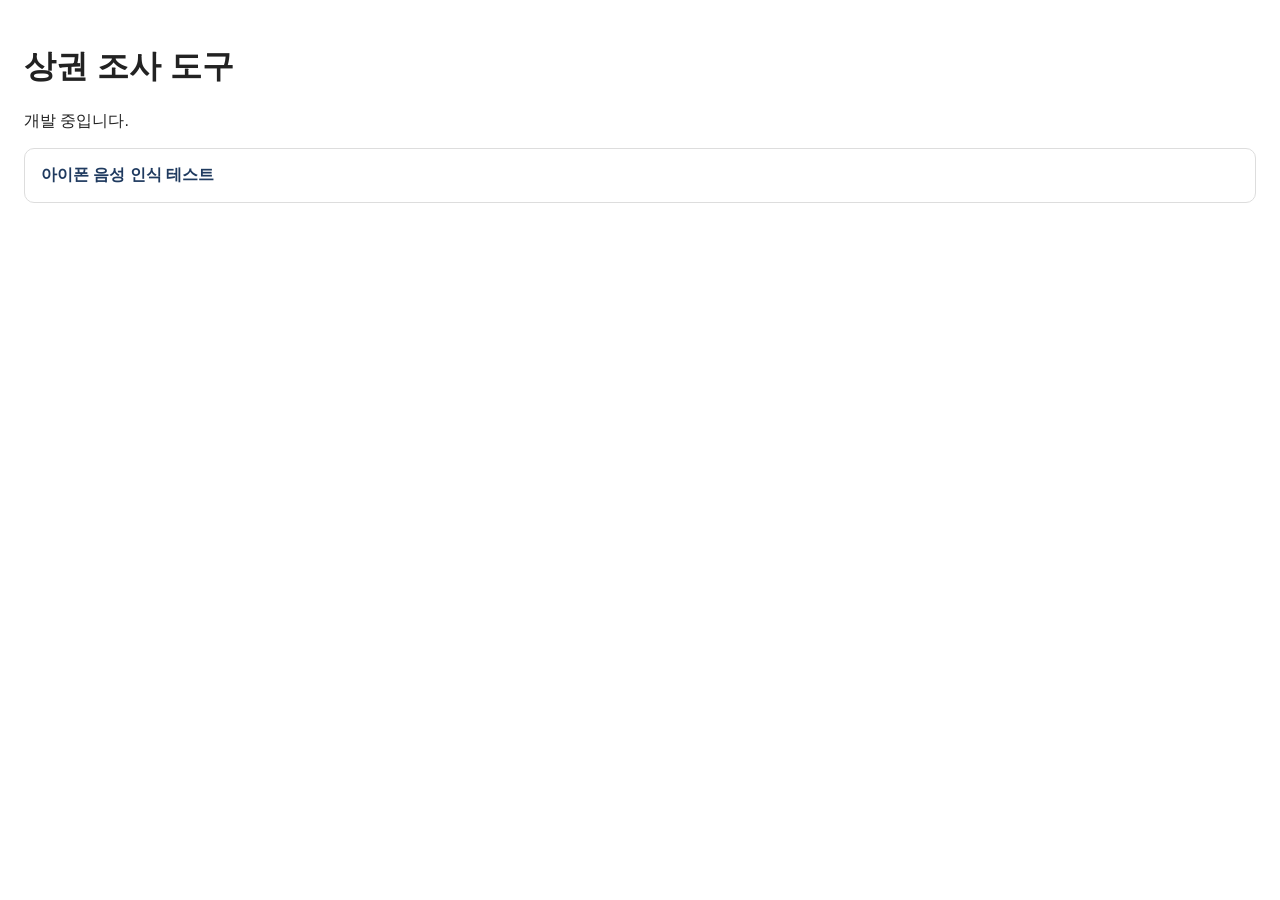
==== index.html @ f70137e3 "아이폰 음성 인식 테스트 페이지 추가 현장 모드의 브라우저 내장 음성 인식이 아이폰 사파리에서 쓸 만한지 먼저 확인하기 위한 테스트 페이지와 첫 화면.  Co-Authored-By" ====
<!doctype html>
<html lang="ko">
<head>
<meta charset="utf-8">
<meta name="viewport" content="width=device-width, initial-scale=1">
<title>상권 조사 도구</title>
<style>
  body { margin: 0; padding: 24px; font-family: -apple-system, "Apple SD Gothic Neo", "Malgun Gothic", sans-serif; color: #222; }
  a { display: block; padding: 16px; margin-top: 12px; border: 1px solid #ddd; border-radius: 10px; color: #1f3a5f; text-decoration: none; font-weight: 600; }
</style>
</head>
<body>
<h1>상권 조사 도구</h1>
<p>개발 중입니다.</p>
<a href="stt-test.html">아이폰 음성 인식 테스트</a>
</body>
</html>
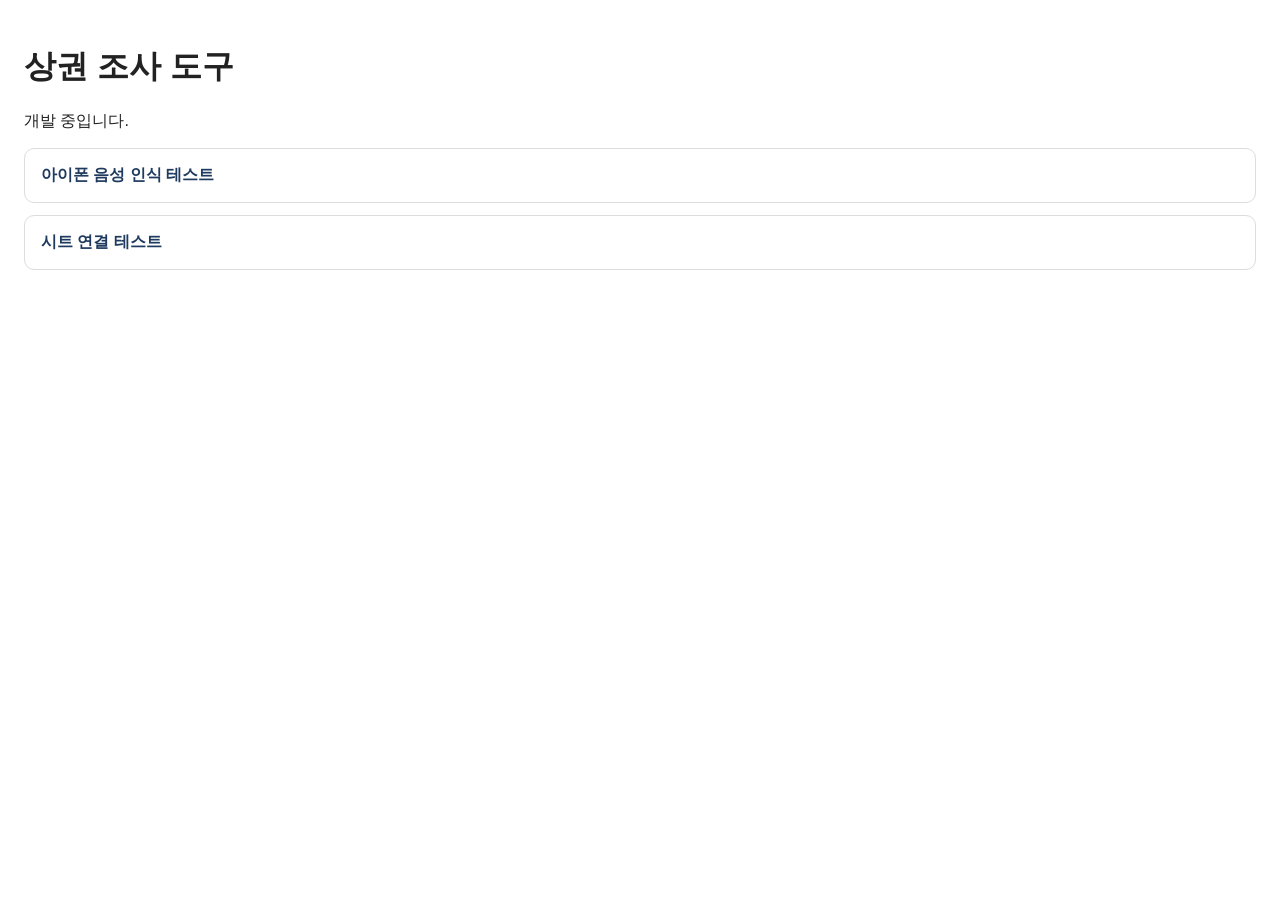
==== commit 185f4299: "Apps Script 읽기 API와 시트 연결 테스트 페이지 추가 구글 시트 zones, places, observations, actions 탭을 읽는 POST API. 접근 토" ====
--- a/index.html
+++ b/index.html
@@ -13,5 +13,6 @@
 <h1>상권 조사 도구</h1>
 <p>개발 중입니다.</p>
 <a href="stt-test.html">아이폰 음성 인식 테스트</a>
+<a href="api-test.html">시트 연결 테스트</a>
 </body>
 </html>
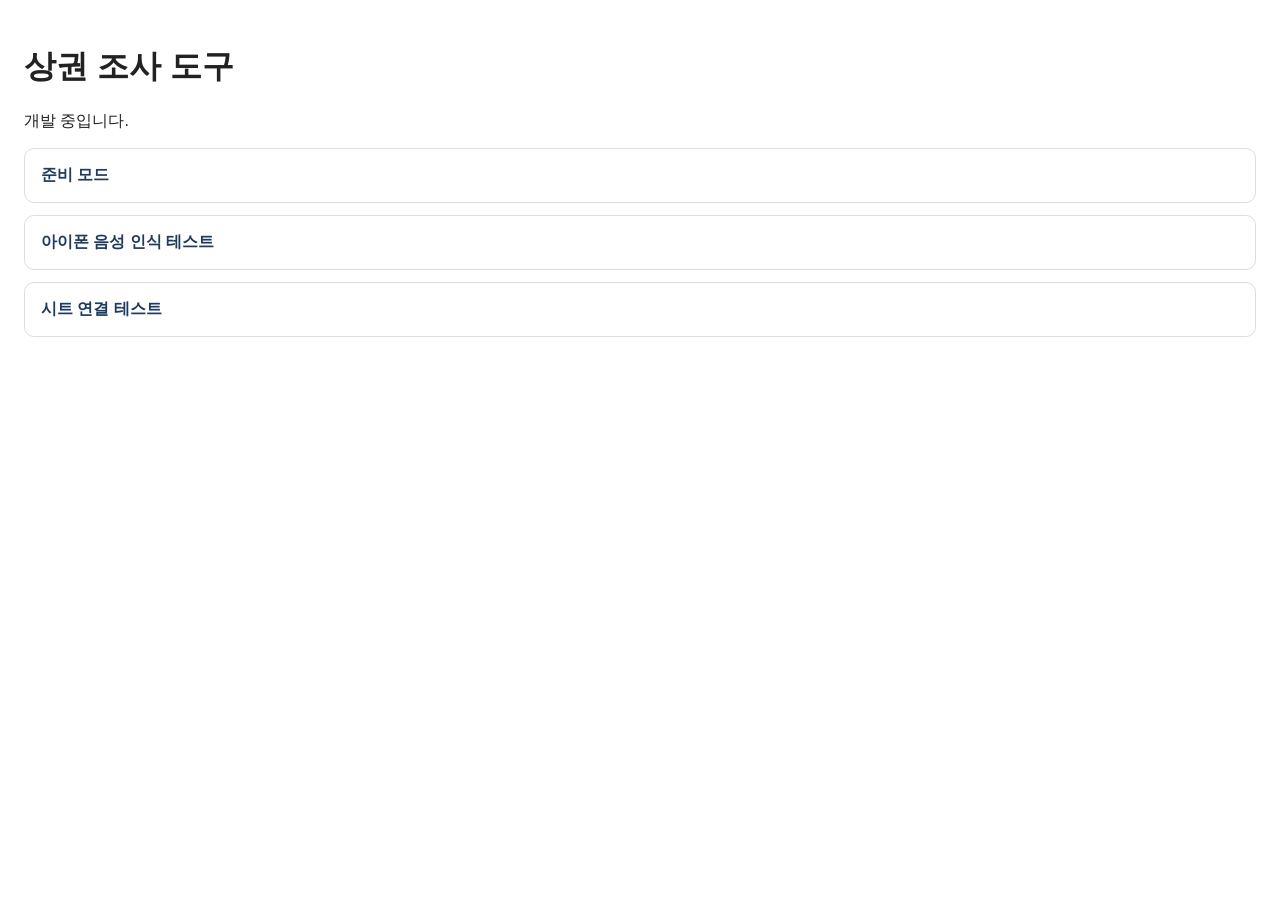
==== commit d04c7d3b: "준비 모드 1차와 Apps Script 0.3 준비 모드: 구역 폴리곤, 방문 상태 색 마커와 미해결 액션 배지, 상호명 검색, 업장 브리핑(관측, 액션, 방문 기록, 블로그 수치" ====
--- a/index.html
+++ b/index.html
@@ -12,6 +12,7 @@
 <body>
 <h1>상권 조사 도구</h1>
 <p>개발 중입니다.</p>
+<a href="prep.html">준비 모드</a>
 <a href="stt-test.html">아이폰 음성 인식 테스트</a>
 <a href="api-test.html">시트 연결 테스트</a>
 </body>
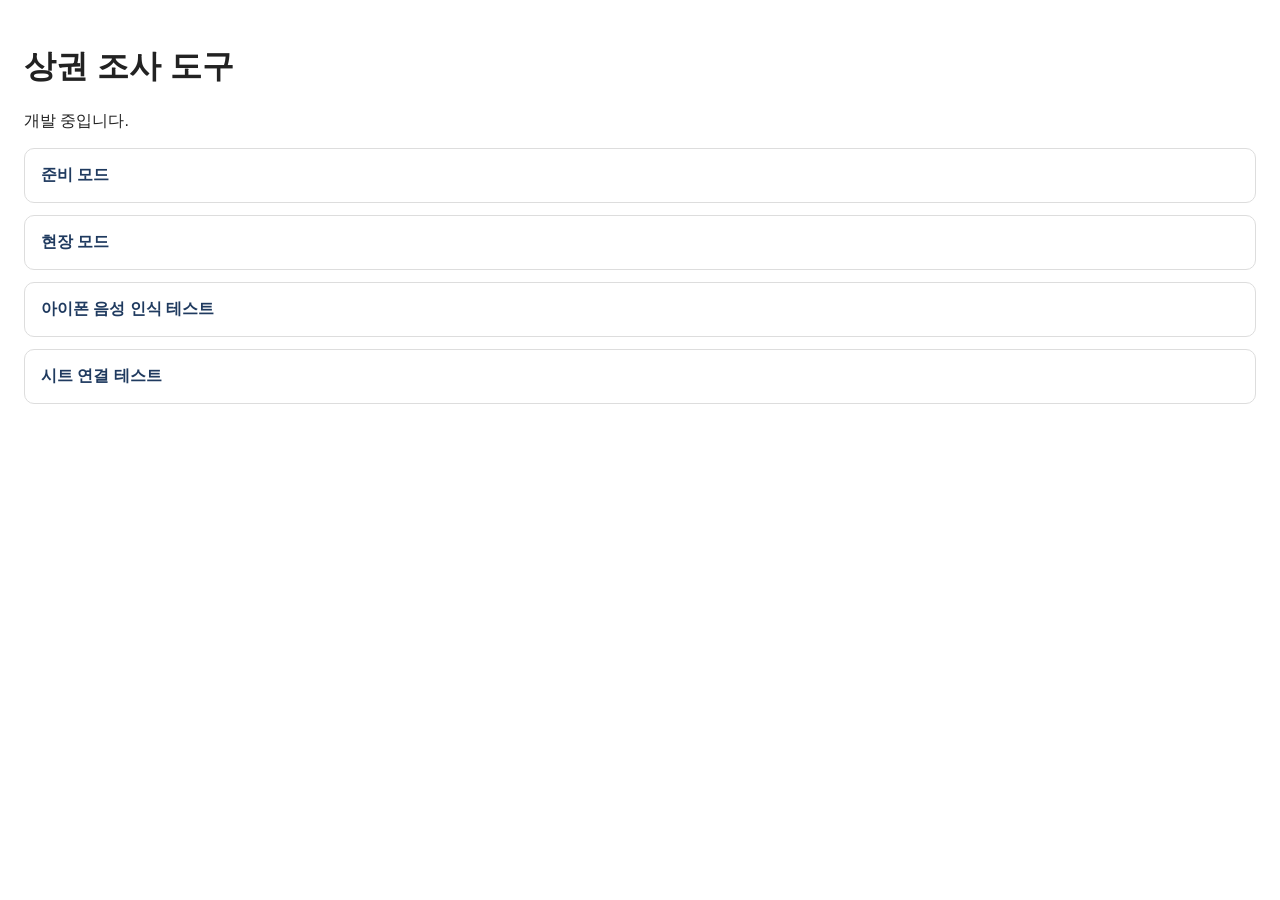
==== commit dd34cee6: "현장 모드 1차와 Apps Script 0.4 현장 모드: 오늘 경로, 브리핑 요약, 음성 녹음(아이폰 음성 인식), 원문 수정, Claude 구조화 결과를 칩으로 확인하고 고치기" ====
--- a/index.html
+++ b/index.html
@@ -13,6 +13,7 @@
 <h1>상권 조사 도구</h1>
 <p>개발 중입니다.</p>
 <a href="prep.html">준비 모드</a>
+<a href="field.html">현장 모드</a>
 <a href="stt-test.html">아이폰 음성 인식 테스트</a>
 <a href="api-test.html">시트 연결 테스트</a>
 </body>
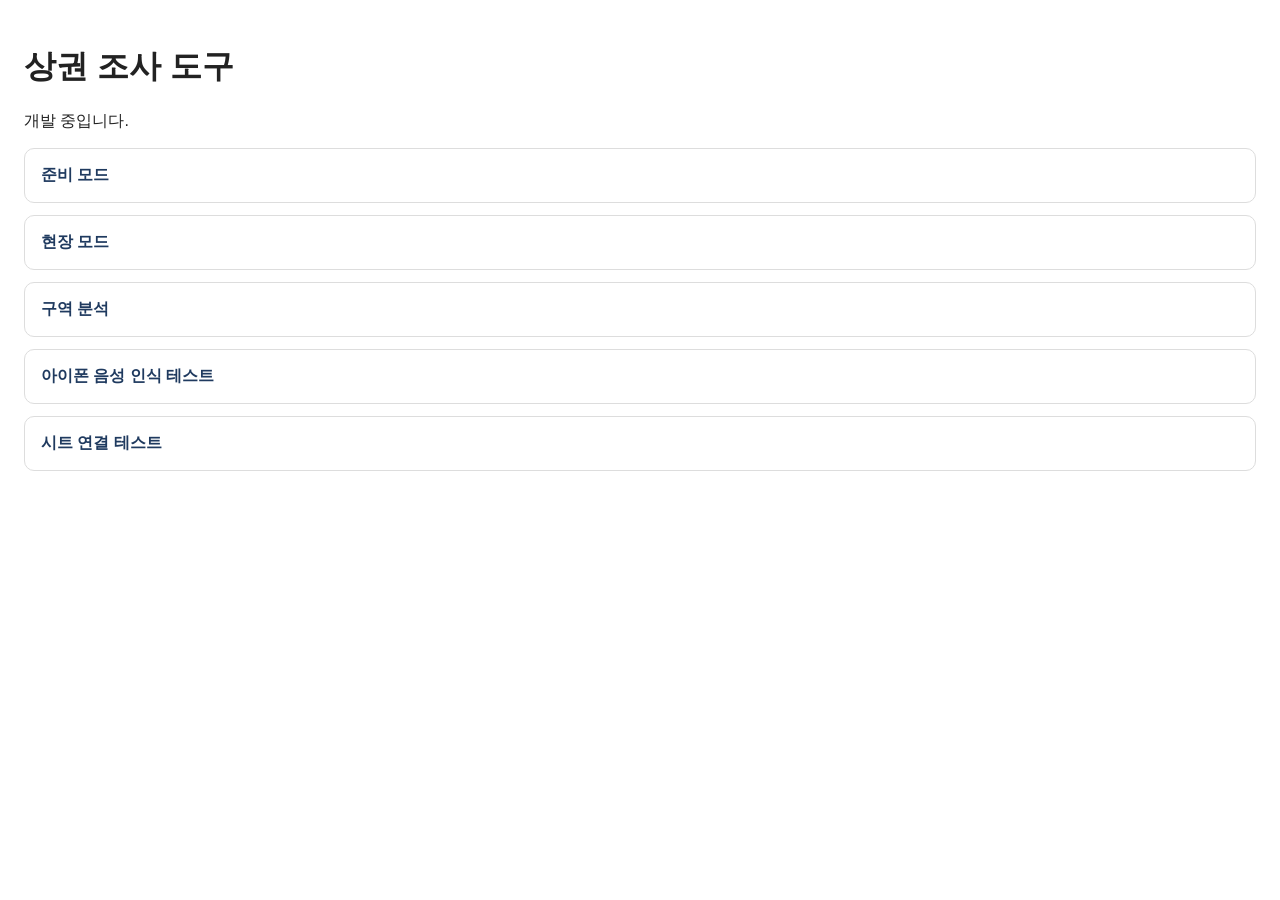
==== commit abb06ab1: "구역 분석 zones.html 추가 (v0.22.0) 12_zone_tobe/tobe_map.html을 웹앱으로 옮겼다. 로컬 서버를 띄우지 않고 sj-research.github" ====
--- a/index.html
+++ b/index.html
@@ -14,6 +14,7 @@
 <p>개발 중입니다.</p>
 <a href="prep.html">준비 모드</a>
 <a href="field.html">현장 모드</a>
+<a href="zones.html">구역 분석</a>
 <a href="stt-test.html">아이폰 음성 인식 테스트</a>
 <a href="api-test.html">시트 연결 테스트</a>
 </body>
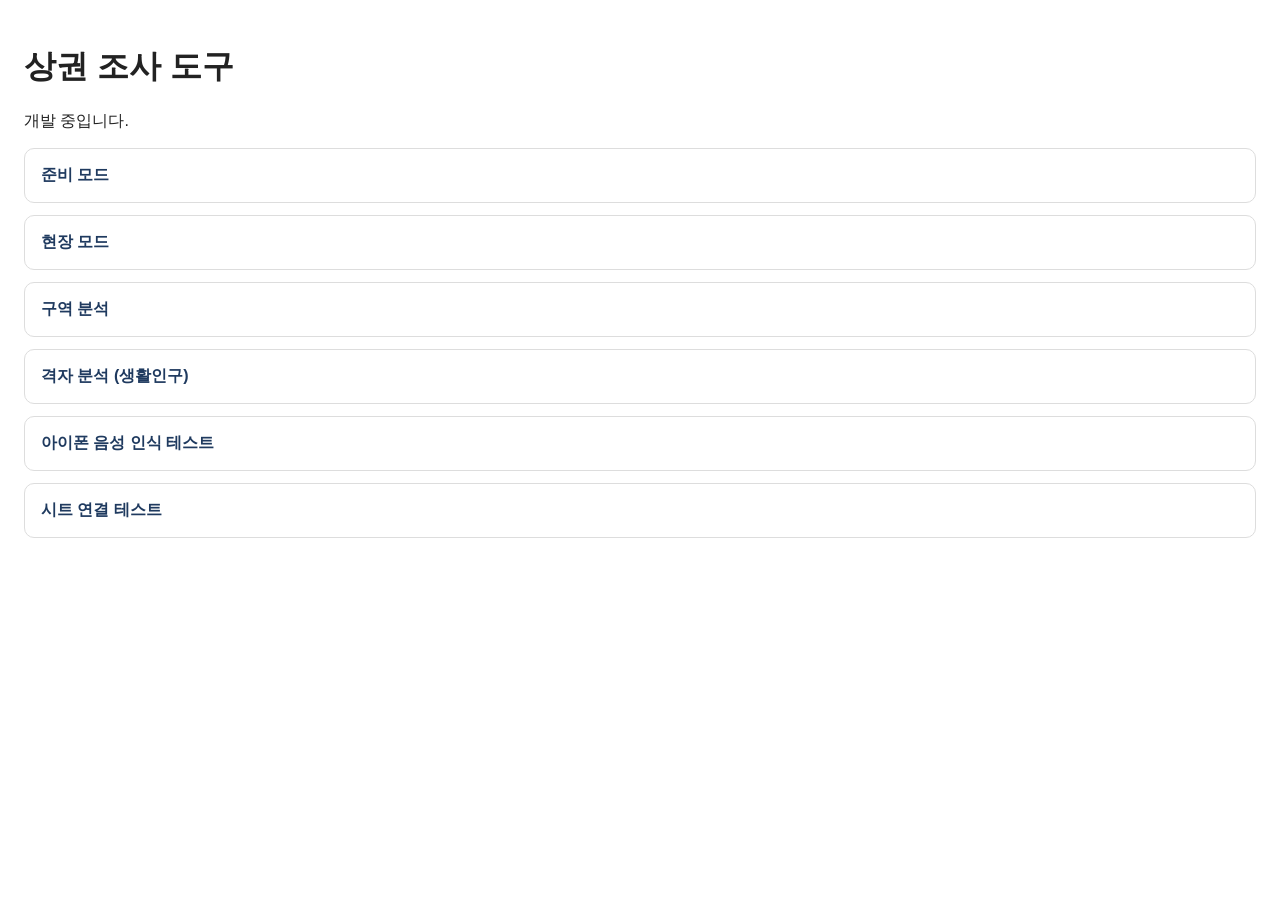
==== commit b75a22ea: "격자 분석 화면 추가 서울 생활인구 250m 격자(내국인, 장기외국인, 단기외국인)를 내가 정의한 zones, 행정동과 겹쳐 본다.  zones.html은 시트에서 받는 구역과 업" ====
--- a/index.html
+++ b/index.html
@@ -15,6 +15,7 @@
 <a href="prep.html">준비 모드</a>
 <a href="field.html">현장 모드</a>
 <a href="zones.html">구역 분석</a>
+<a href="grid.html">격자 분석 (생활인구)</a>
 <a href="stt-test.html">아이폰 음성 인식 테스트</a>
 <a href="api-test.html">시트 연결 테스트</a>
 </body>
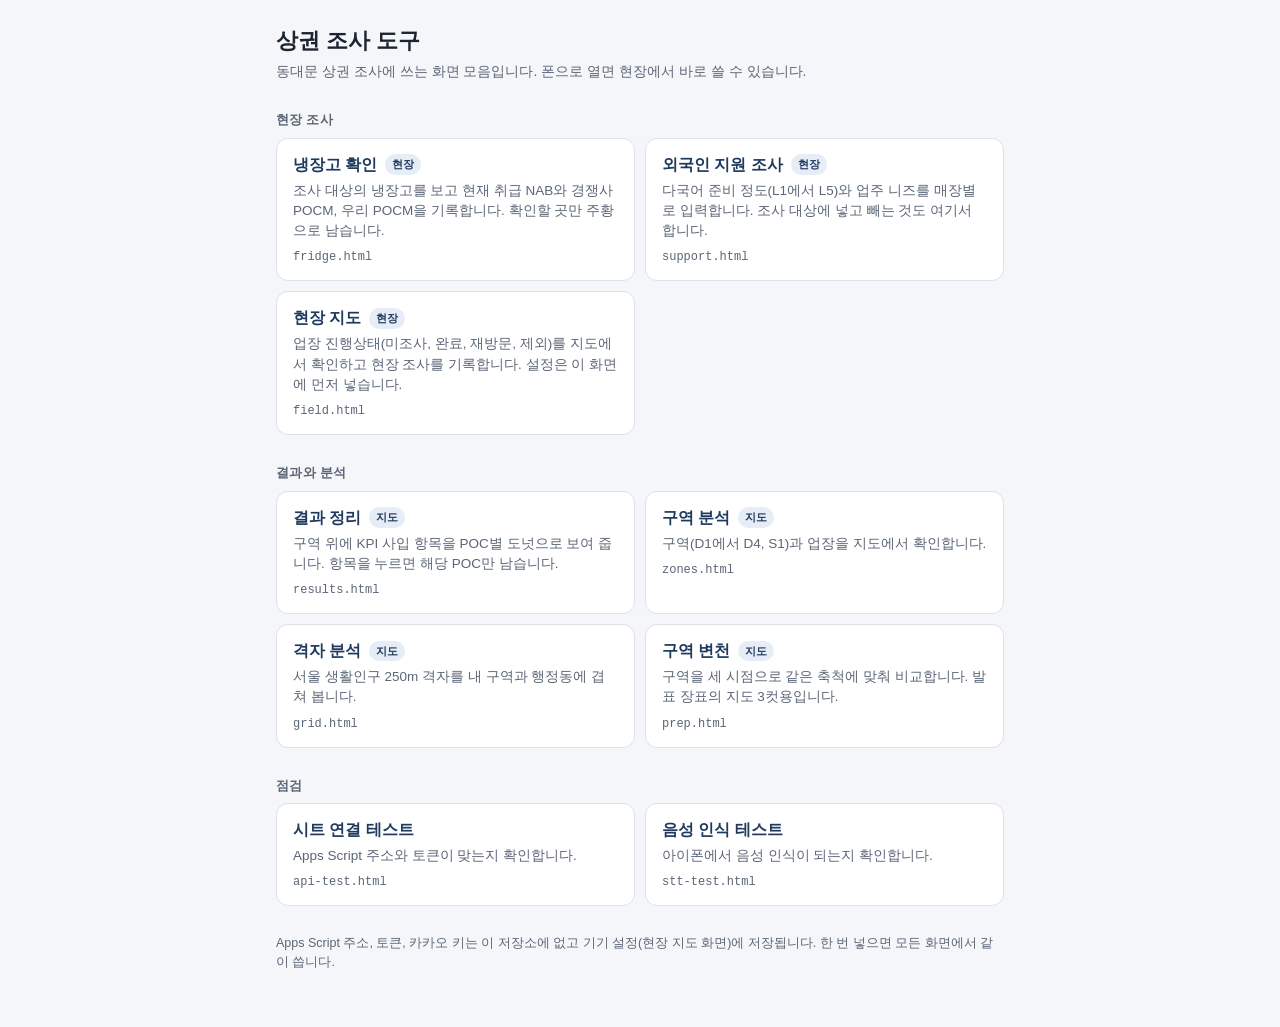
==== commit bb096d55: "첫 화면에 도구 전체를 한눈에 보이게 정리 Co-Authored-By: Claude Sonnet 5.5 <noreply@anthropic.com>" ====
--- a/index.html
+++ b/index.html
@@ -5,18 +5,91 @@
 <meta name="viewport" content="width=device-width, initial-scale=1">
 <title>상권 조사 도구</title>
 <style>
-  body { margin: 0; padding: 24px; font-family: -apple-system, "Apple SD Gothic Neo", "Malgun Gothic", sans-serif; color: #222; }
-  a { display: block; padding: 16px; margin-top: 12px; border: 1px solid #ddd; border-radius: 10px; color: #1f3a5f; text-decoration: none; font-weight: 600; }
+  :root { --bg: #f4f6f9; --card: #fff; --line: #dde2e9; --ink: #1c2430; --sub: #5b6676; --brand: #1f3a5f; --tag-bg: #e6edf6; --tag-ink: #1f3a5f; }
+  @media (prefers-color-scheme: dark) {
+    :root { --bg: #11161d; --card: #1a212b; --line: #2b3441; --ink: #e8edf4; --sub: #9aa6b6; --brand: #8fb4e8; --tag-bg: #25324a; --tag-ink: #b9d0f2; }
+  }
+  * { box-sizing: border-box; }
+  body { margin: 0; background: var(--bg); color: var(--ink); font-family: -apple-system, "Apple SD Gothic Neo", "Malgun Gothic", sans-serif; line-height: 1.5; }
+  main { max-width: 760px; margin: 0 auto; padding: 24px 16px 48px; }
+  h1 { margin: 0 0 4px; font-size: 22px; }
+  .lead { margin: 0 0 20px; color: var(--sub); font-size: 14px; }
+  h2 { margin: 28px 0 4px; font-size: 13px; letter-spacing: .02em; color: var(--sub); font-weight: 700; }
+  .grid { display: grid; gap: 10px; grid-template-columns: 1fr; margin-top: 8px; }
+  @media (min-width: 620px) { .grid { grid-template-columns: 1fr 1fr; } }
+  a.card { display: block; padding: 14px 16px; background: var(--card); border: 1px solid var(--line); border-radius: 12px; color: inherit; text-decoration: none; }
+  a.card:hover, a.card:focus-visible { border-color: var(--brand); outline: none; }
+  .t { display: flex; align-items: center; gap: 8px; font-weight: 700; font-size: 16px; color: var(--brand); }
+  .tag { font-size: 11px; font-weight: 600; padding: 2px 7px; border-radius: 999px; background: var(--tag-bg); color: var(--tag-ink); }
+  .d { margin: 4px 0 0; font-size: 13.5px; color: var(--sub); }
+  .u { margin: 6px 0 0; font-size: 12px; color: var(--sub); }
+  .u code { font-family: ui-monospace, Consolas, monospace; }
+  .note { margin-top: 28px; font-size: 12.5px; color: var(--sub); }
 </style>
 </head>
 <body>
-<h1>상권 조사 도구</h1>
-<p>개발 중입니다.</p>
-<a href="prep.html">준비 모드</a>
-<a href="field.html">현장 모드</a>
-<a href="zones.html">구역 분석</a>
-<a href="grid.html">격자 분석 (생활인구)</a>
-<a href="stt-test.html">아이폰 음성 인식 테스트</a>
-<a href="api-test.html">시트 연결 테스트</a>
+<main>
+  <h1>상권 조사 도구</h1>
+  <p class="lead">동대문 상권 조사에 쓰는 화면 모음입니다. 폰으로 열면 현장에서 바로 쓸 수 있습니다.</p>
+
+  <h2>현장 조사</h2>
+  <div class="grid">
+    <a class="card" href="fridge.html">
+      <div class="t">냉장고 확인 <span class="tag">현장</span></div>
+      <p class="d">조사 대상의 냉장고를 보고 현재 취급 NAB와 경쟁사 POCM, 우리 POCM을 기록합니다. 확인할 곳만 주황으로 남습니다.</p>
+      <p class="u"><code>fridge.html</code></p>
+    </a>
+    <a class="card" href="support.html">
+      <div class="t">외국인 지원 조사 <span class="tag">현장</span></div>
+      <p class="d">다국어 준비 정도(L1에서 L5)와 업주 니즈를 매장별로 입력합니다. 조사 대상에 넣고 빼는 것도 여기서 합니다.</p>
+      <p class="u"><code>support.html</code></p>
+    </a>
+    <a class="card" href="field.html">
+      <div class="t">현장 지도 <span class="tag">현장</span></div>
+      <p class="d">업장 진행상태(미조사, 완료, 재방문, 제외)를 지도에서 확인하고 현장 조사를 기록합니다. 설정은 이 화면에 먼저 넣습니다.</p>
+      <p class="u"><code>field.html</code></p>
+    </a>
+  </div>
+
+  <h2>결과와 분석</h2>
+  <div class="grid">
+    <a class="card" href="results.html">
+      <div class="t">결과 정리 <span class="tag">지도</span></div>
+      <p class="d">구역 위에 KPI 사입 항목을 POC별 도넛으로 보여 줍니다. 항목을 누르면 해당 POC만 남습니다.</p>
+      <p class="u"><code>results.html</code></p>
+    </a>
+    <a class="card" href="zones.html">
+      <div class="t">구역 분석 <span class="tag">지도</span></div>
+      <p class="d">구역(D1에서 D4, S1)과 업장을 지도에서 확인합니다.</p>
+      <p class="u"><code>zones.html</code></p>
+    </a>
+    <a class="card" href="grid.html">
+      <div class="t">격자 분석 <span class="tag">지도</span></div>
+      <p class="d">서울 생활인구 250m 격자를 내 구역과 행정동에 겹쳐 봅니다.</p>
+      <p class="u"><code>grid.html</code></p>
+    </a>
+    <a class="card" href="prep.html">
+      <div class="t">구역 변천 <span class="tag">지도</span></div>
+      <p class="d">구역을 세 시점으로 같은 축척에 맞춰 비교합니다. 발표 장표의 지도 3컷용입니다.</p>
+      <p class="u"><code>prep.html</code></p>
+    </a>
+  </div>
+
+  <h2>점검</h2>
+  <div class="grid">
+    <a class="card" href="api-test.html">
+      <div class="t">시트 연결 테스트</div>
+      <p class="d">Apps Script 주소와 토큰이 맞는지 확인합니다.</p>
+      <p class="u"><code>api-test.html</code></p>
+    </a>
+    <a class="card" href="stt-test.html">
+      <div class="t">음성 인식 테스트</div>
+      <p class="d">아이폰에서 음성 인식이 되는지 확인합니다.</p>
+      <p class="u"><code>stt-test.html</code></p>
+    </a>
+  </div>
+
+  <p class="note">Apps Script 주소, 토큰, 카카오 키는 이 저장소에 없고 기기 설정(현장 지도 화면)에 저장됩니다. 한 번 넣으면 모든 화면에서 같이 씁니다.</p>
+</main>
 </body>
 </html>
